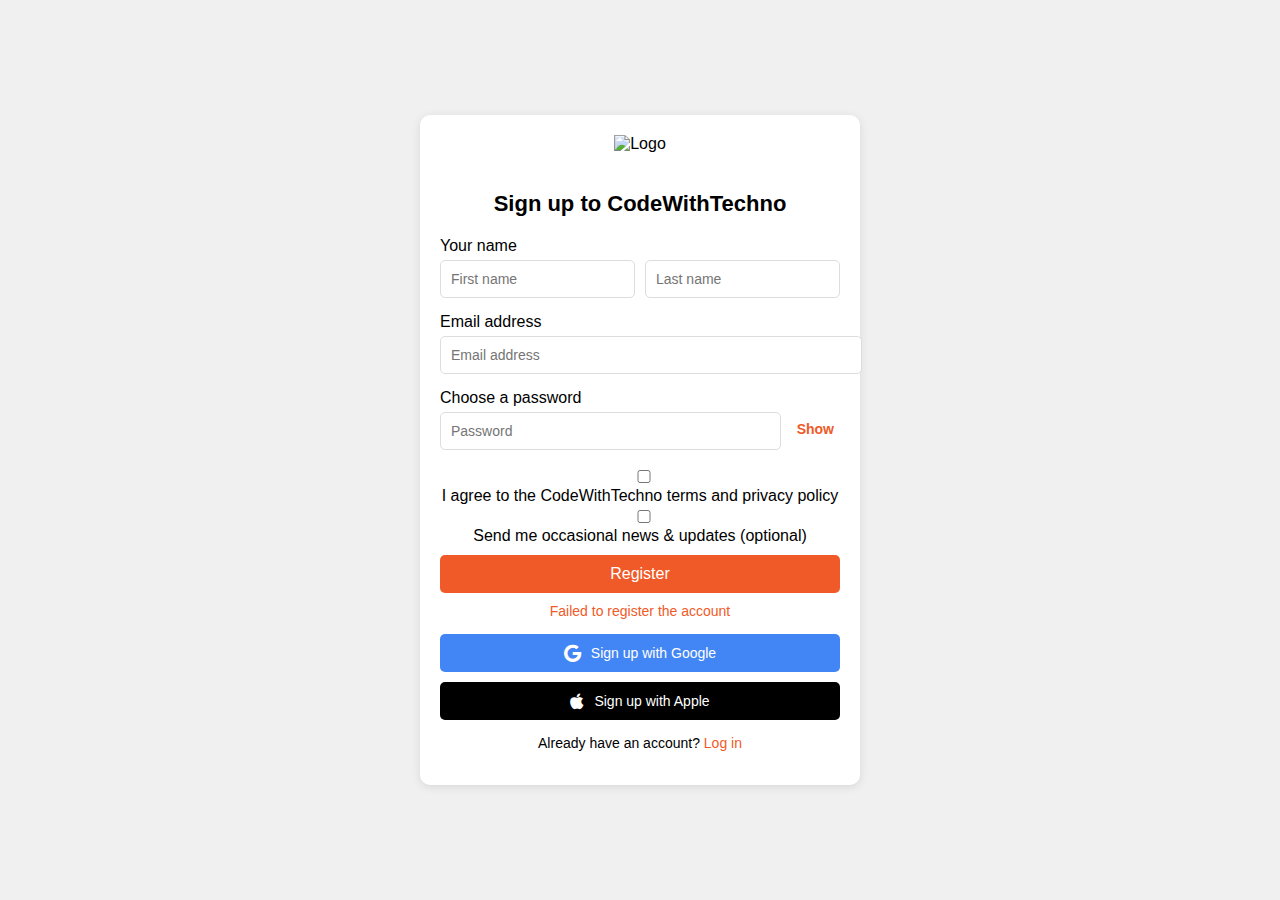
==== signup.html @ 4c327144 "Add files via upload" ====
<!DOCTYPE html>
<html lang="en">
<head>
    <meta charset="UTF-8">
    <meta http-equiv="X-UA-Compatible" content="IE=edge">
    <meta name="viewport" content="width=device-width, initial-scale=1.0">
    <title>Signup Form</title>
    <link rel="stylesheet" href="signup.css">
    <!-- Font Awesome for Icons -->
    <link rel="stylesheet" href="https://cdnjs.cloudflare.com/ajax/libs/font-awesome/6.0.0-beta3/css/all.min.css">
</head>
<body>
    <div class="signup-container">
        <div class="signup-card">
            <img src="logo.png" alt="Logo" class="logo">
            <h2>Sign up to CodeWithTechno</h2>
            <form action="#">
                <div class="input-group">
                    <label for="first-name">Your name</label>
                    <div class="name-fields">
                        <input type="text" id="first-name" placeholder="First name" required>
                        <input type="text" id="last-name" placeholder="Last name" required>
                    </div>
                </div>
                <div class="input-group">
                    <label for="email">Email address</label>
                    <input type="email" id="email" placeholder="Email address" required>
                </div>
                <div class="input-group">
                    <label for="password">Choose a password</label>
                    <div class="password-container">
                        <input type="password" id="password" placeholder="Password" required>
                        <button type="button" class="show-password-btn" onclick="togglePassword()">Show</button>
                    </div>
                </div>
                <div class="checkbox-group">
                    <input type="checkbox" id="terms" required>
                    <label for="terms">I agree to the CodeWithTechno terms and privacy policy</label>
                </div>
                <div class="checkbox-group">
                    <input type="checkbox" id="updates">
                    <label for="updates">Send me occasional news & updates (optional)</label>
                </div>
                <button type="submit" class="register-btn">Register</button>
                <p class="error-message">Failed to register the account</p>
            </form>
            <div class="alternative-signup">
                <button class="social-btn google-btn"><i class="fab fa-google"></i> Sign up with Google</button>
                <button class="social-btn apple-btn"><i class="fab fa-apple"></i> Sign up with Apple</button>
            </div>
            <p>Already have an account? <a href="login.html">Log in</a></p>
        </div>
    </div>

    <!-- JavaScript for Show/Hide Password -->
    <script>
        function togglePassword() {
            const passwordField = document.getElementById('password');
            const showPasswordBtn = document.querySelector('.show-password-btn');

            if (passwordField.type === 'password') {
                passwordField.type = 'text';
                showPasswordBtn.textContent = 'Hide';
            } else {
                passwordField.type = 'password';
                showPasswordBtn.textContent = 'Show';
            }
        }
    </script>
</body>
</html>
---- signup.css ----
/* General Styles */
body {
    display: flex;
    justify-content: center;
    align-items: center;
    min-height: 100vh;
    background-color: #f0f0f0;
    margin: 0;
    font-family: Arial, sans-serif;
}

/* Signup Container */
.signup-container {
    display: flex;
    justify-content: center;
    align-items: center;
    height: 100vh;
}

/* Signup Card */
.signup-card {
    background: #fff;
    padding: 20px;
    border-radius: 10px;
    box-shadow: 0 2px 10px rgba(0, 0, 0, 0.1);
    text-align: center;
    width: 400px;
    
}

.logo {
    width: 50px;
    margin-bottom: 20px;
}

h2 {
    margin-bottom: 20px;
    font-size: 22px;
}

/* Input Group */
.input-group {
    text-align: left;
    margin-bottom: 15px;
}

.name-fields {
    display: flex;
    gap: 10px;
}

input {
    width: 100%;
    padding: 10px;
    border: 1px solid #ddd;
    border-radius: 5px;
    margin-top: 5px;
    font-size: 14px;
}

/* Password Container */
.password-container {
    display: flex;
    align-items: center;
    gap: 10px;
}

.show-password-btn {
    background: none;
    border: none;
    cursor: pointer;
    color: #f05a28;
    font-size: 14px;
    font-weight: bold;
}

.show-password-btn:hover {
    text-decoration: underline;
}

/* Register Button */
.register-btn {
    background-color: #f05a28;
    color: white;
    border: none;
    padding: 10px 20px;
    border-radius: 5px;
    cursor: pointer;
    font-size: 16px;
    margin-top: 10px;
    width: 100%;
}

.register-btn:hover {
    background-color: #d94a1f;
}

/* Alternative Signup Options */
.alternative-signup {
    display: flex;
    flex-direction: column;
    gap: 10px;
    margin: 15px 0;
}

.social-btn {
    padding: 10px;
    border: none;
    border-radius: 5px;
    cursor: pointer;
    font-size: 14px;
    width: 100%;
    display: flex;
    align-items: center;
    justify-content: center;
    gap: 10px;
    color: white;
}

.google-btn {
    background-color: #4285f4;
}

.apple-btn {
    background-color: #000;
}

.social-btn i {
    font-size: 18px;
}

.social-btn:hover {
    opacity: 0.9;
}

/* Error Message */
.error-message {
    color: #f05a28;
    font-size: 14px;
    margin-top: 10px;
}

p {
    font-size: 14px;
}

a {
    color: #f05a28;
    text-decoration: none;
}
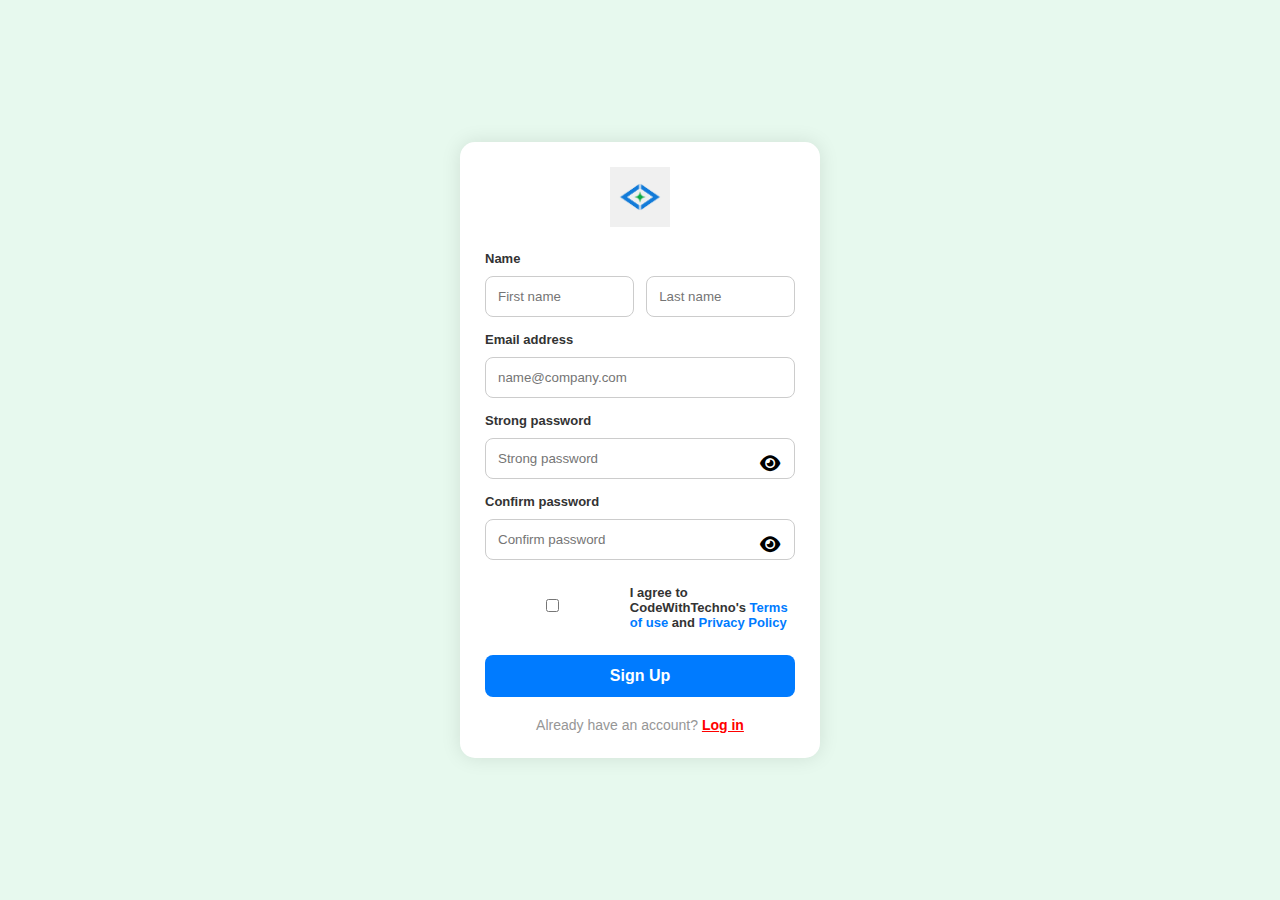
==== commit d6e0bdc8: "Add files via upload" ====
--- a/signup.html
+++ b/signup.html
@@ -2,70 +2,51 @@
 <html lang="en">
 <head>
     <meta charset="UTF-8">
-    <meta http-equiv="X-UA-Compatible" content="IE=edge">
     <meta name="viewport" content="width=device-width, initial-scale=1.0">
-    <title>Signup Form</title>
+    <title>Sign Up Page</title>
     <link rel="stylesheet" href="signup.css">
-    <!-- Font Awesome for Icons -->
     <link rel="stylesheet" href="https://cdnjs.cloudflare.com/ajax/libs/font-awesome/6.0.0-beta3/css/all.min.css">
 </head>
 <body>
-    <div class="signup-container">
-        <div class="signup-card">
-            <img src="logo.png" alt="Logo" class="logo">
-            <h2>Sign up to CodeWithTechno</h2>
-            <form action="#">
-                <div class="input-group">
-                    <label for="first-name">Your name</label>
-                    <div class="name-fields">
-                        <input type="text" id="first-name" placeholder="First name" required>
-                        <input type="text" id="last-name" placeholder="Last name" required>
-                    </div>
-                </div>
-                <div class="input-group">
-                    <label for="email">Email address</label>
-                    <input type="email" id="email" placeholder="Email address" required>
-                </div>
-                <div class="input-group">
-                    <label for="password">Choose a password</label>
-                    <div class="password-container">
-                        <input type="password" id="password" placeholder="Password" required>
-                        <button type="button" class="show-password-btn" onclick="togglePassword()">Show</button>
-                    </div>
-                </div>
-                <div class="checkbox-group">
-                    <input type="checkbox" id="terms" required>
-                    <label for="terms">I agree to the CodeWithTechno terms and privacy policy</label>
-                </div>
-                <div class="checkbox-group">
-                    <input type="checkbox" id="updates">
-                    <label for="updates">Send me occasional news & updates (optional)</label>
-                </div>
-                <button type="submit" class="register-btn">Register</button>
-                <p class="error-message">Failed to register the account</p>
-            </form>
-            <div class="alternative-signup">
-                <button class="social-btn google-btn"><i class="fab fa-google"></i> Sign up with Google</button>
-                <button class="social-btn apple-btn"><i class="fab fa-apple"></i> Sign up with Apple</button>
+    <div class="form-container">
+        <div class="form-logo">
+            <img src="4.png" alt="Company Logo">
+        </div>
+        <form class="signup-form">
+            <label for="name">Name</label>
+            <div class="name-field">
+                <input type="text" placeholder="First name" name="first_name" required>
+                <input type="text" placeholder="Last name" name="last_name" required>
             </div>
+            <label for="email">Email address</label>
+            <input type="email" placeholder="name@company.com" name="email" required>
+
+            <label for="password">Strong password</label>
+            <div class="password-field">
+                <input type="password" placeholder="Strong password" name="password" required>
+                <span class="eye-icon"><i class="fas fa-eye"></i></span>
+            </div>
+
+            <label for="confirm_password">Confirm password</label>
+            <div class="password-field">
+                <input type="password" placeholder="Confirm password" name="confirm_password" required>
+                <span class="eye-icon"><i class="fas fa-eye"></i></span>
+            </div>
+
+            <div class="checkbox-container">
+                <input type="checkbox" id="terms" name="terms" required>
+                <label for="terms">I agree to CodeWithTechno's 
+                    <a href="#" target="_blank">Terms of use</a> and 
+                    <a href="#" target="_blank">Privacy Policy</a>
+                </label>
+            </div>
+
+            <button type="submit">Sign Up</button>
+        </form>
+
+        <div class="login-option">
             <p>Already have an account? <a href="login.html">Log in</a></p>
         </div>
     </div>
-
-    <!-- JavaScript for Show/Hide Password -->
-    <script>
-        function togglePassword() {
-            const passwordField = document.getElementById('password');
-            const showPasswordBtn = document.querySelector('.show-password-btn');
-
-            if (passwordField.type === 'password') {
-                passwordField.type = 'text';
-                showPasswordBtn.textContent = 'Hide';
-            } else {
-                passwordField.type = 'password';
-                showPasswordBtn.textContent = 'Show';
-            }
-        }
-    </script>
 </body>
 </html>
--- a/signup.css
+++ b/signup.css
@@ -1,150 +1,131 @@
-/* General Styles */
-body {
-    display: flex;
-    justify-content: center;
-    align-items: center;
-    min-height: 100vh;
-    background-color: #f0f0f0;
+* {
+    box-sizing: border-box;
     margin: 0;
-    font-family: Arial, sans-serif;
+    padding: 0;
 }
 
-/* Signup Container */
-.signup-container {
+body {
+    background-color: #e7f9ee;
+    font-family: Arial, sans-serif;
     display: flex;
     justify-content: center;
     align-items: center;
     height: 100vh;
 }
 
-/* Signup Card */
-.signup-card {
-    background: #fff;
-    padding: 20px;
-    border-radius: 10px;
-    box-shadow: 0 2px 10px rgba(0, 0, 0, 0.1);
+/* Form Container */
+.form-container {
+    background-color: white;
+    padding: 25px;
+    border-radius: 15px;
+    box-shadow: 0px 0px 20px rgba(0, 0, 0, 0.1);
     text-align: center;
-    width: 400px;
-    
+    width: 360px;
 }
 
-.logo {
-    width: 50px;
+/* Logo Section */
+.form-logo img {
+    width: 60px;
     margin-bottom: 20px;
 }
 
-h2 {
-    margin-bottom: 20px;
-    font-size: 22px;
+/* Input Fields */
+.signup-form label {
+    font-size: 13px;
+    font-weight: 600;
+    text-align: left;
+    display: block;
+    margin-bottom: 5px;
+    color: #333;
 }
 
-/* Input Group */
-.input-group {
-    text-align: left;
-    margin-bottom: 15px;
+.signup-form input {
+    width: 100%;
+    padding: 12px;
+    margin: 5px 0 15px 0;
+    border-radius: 8px;
+    border: 1px solid #ccc;
 }
 
-.name-fields {
+/* Name Fields (First name and Last name side by side) */
+.name-field {
     display: flex;
-    gap: 10px;
+    justify-content: space-between;
 }
 
-input {
-    width: 100%;
-    padding: 10px;
-    border: 1px solid #ddd;
-    border-radius: 5px;
-    margin-top: 5px;
+.name-field input {
+    width: 48%;
+}
+
+/* Password Fields */
+.password-field {
+    position: relative;
+}
+
+/* Eye Icon for Password Visibility */
+.password-field .eye-icon {
+    position: absolute;
+    right: 15px;
+    top: 50%;
+    transform: translateY(-50%);
+    cursor: pointer;
+}
+
+.password-field .eye-icon i {
+    font-size: 18px;
+}
+
+/* Checkbox Container */
+.checkbox-container {
+    display: flex;
+    align-items: center;
+    margin: 10px 0;
     font-size: 14px;
 }
 
-/* Password Container */
-.password-container {
-    display: flex;
-    align-items: center;
-    gap: 10px;
+.checkbox-container input[type="checkbox"] {
+    margin-right: 10px;
 }
 
-.show-password-btn {
-    background: none;
+.checkbox-container a {
+    color: #007bff;
+    text-decoration: none;
+}
+
+.checkbox-container a:hover {
+    text-decoration: underline;
+}
+
+/* Submit Button */
+button {
+    width: 100%;
+    padding: 12px;
+    background-color: #007bff;
+    color: white;
     border: none;
+    border-radius: 8px;
     cursor: pointer;
-    color: #f05a28;
+    font-size: 16px;
+    font-weight: bold;
+    margin: 10px 0;
+}
+
+button:hover {
+    background-color: #0056b3;
+}
+
+/* Login Option */
+.login-option {
+    margin-top: 10px;
+    color: rgb(150, 150, 150);
     font-size: 14px;
+}
+
+.login-option a {
+    color: red;
     font-weight: bold;
 }
 
-.show-password-btn:hover {
+.login-option a:hover {
     text-decoration: underline;
 }
-
-/* Register Button */
-.register-btn {
-    background-color: #f05a28;
-    color: white;
-    border: none;
-    padding: 10px 20px;
-    border-radius: 5px;
-    cursor: pointer;
-    font-size: 16px;
-    margin-top: 10px;
-    width: 100%;
-}
-
-.register-btn:hover {
-    background-color: #d94a1f;
-}
-
-/* Alternative Signup Options */
-.alternative-signup {
-    display: flex;
-    flex-direction: column;
-    gap: 10px;
-    margin: 15px 0;
-}
-
-.social-btn {
-    padding: 10px;
-    border: none;
-    border-radius: 5px;
-    cursor: pointer;
-    font-size: 14px;
-    width: 100%;
-    display: flex;
-    align-items: center;
-    justify-content: center;
-    gap: 10px;
-    color: white;
-}
-
-.google-btn {
-    background-color: #4285f4;
-}
-
-.apple-btn {
-    background-color: #000;
-}
-
-.social-btn i {
-    font-size: 18px;
-}
-
-.social-btn:hover {
-    opacity: 0.9;
-}
-
-/* Error Message */
-.error-message {
-    color: #f05a28;
-    font-size: 14px;
-    margin-top: 10px;
-}
-
-p {
-    font-size: 14px;
-}
-
-a {
-    color: #f05a28;
-    text-decoration: none;
-}
